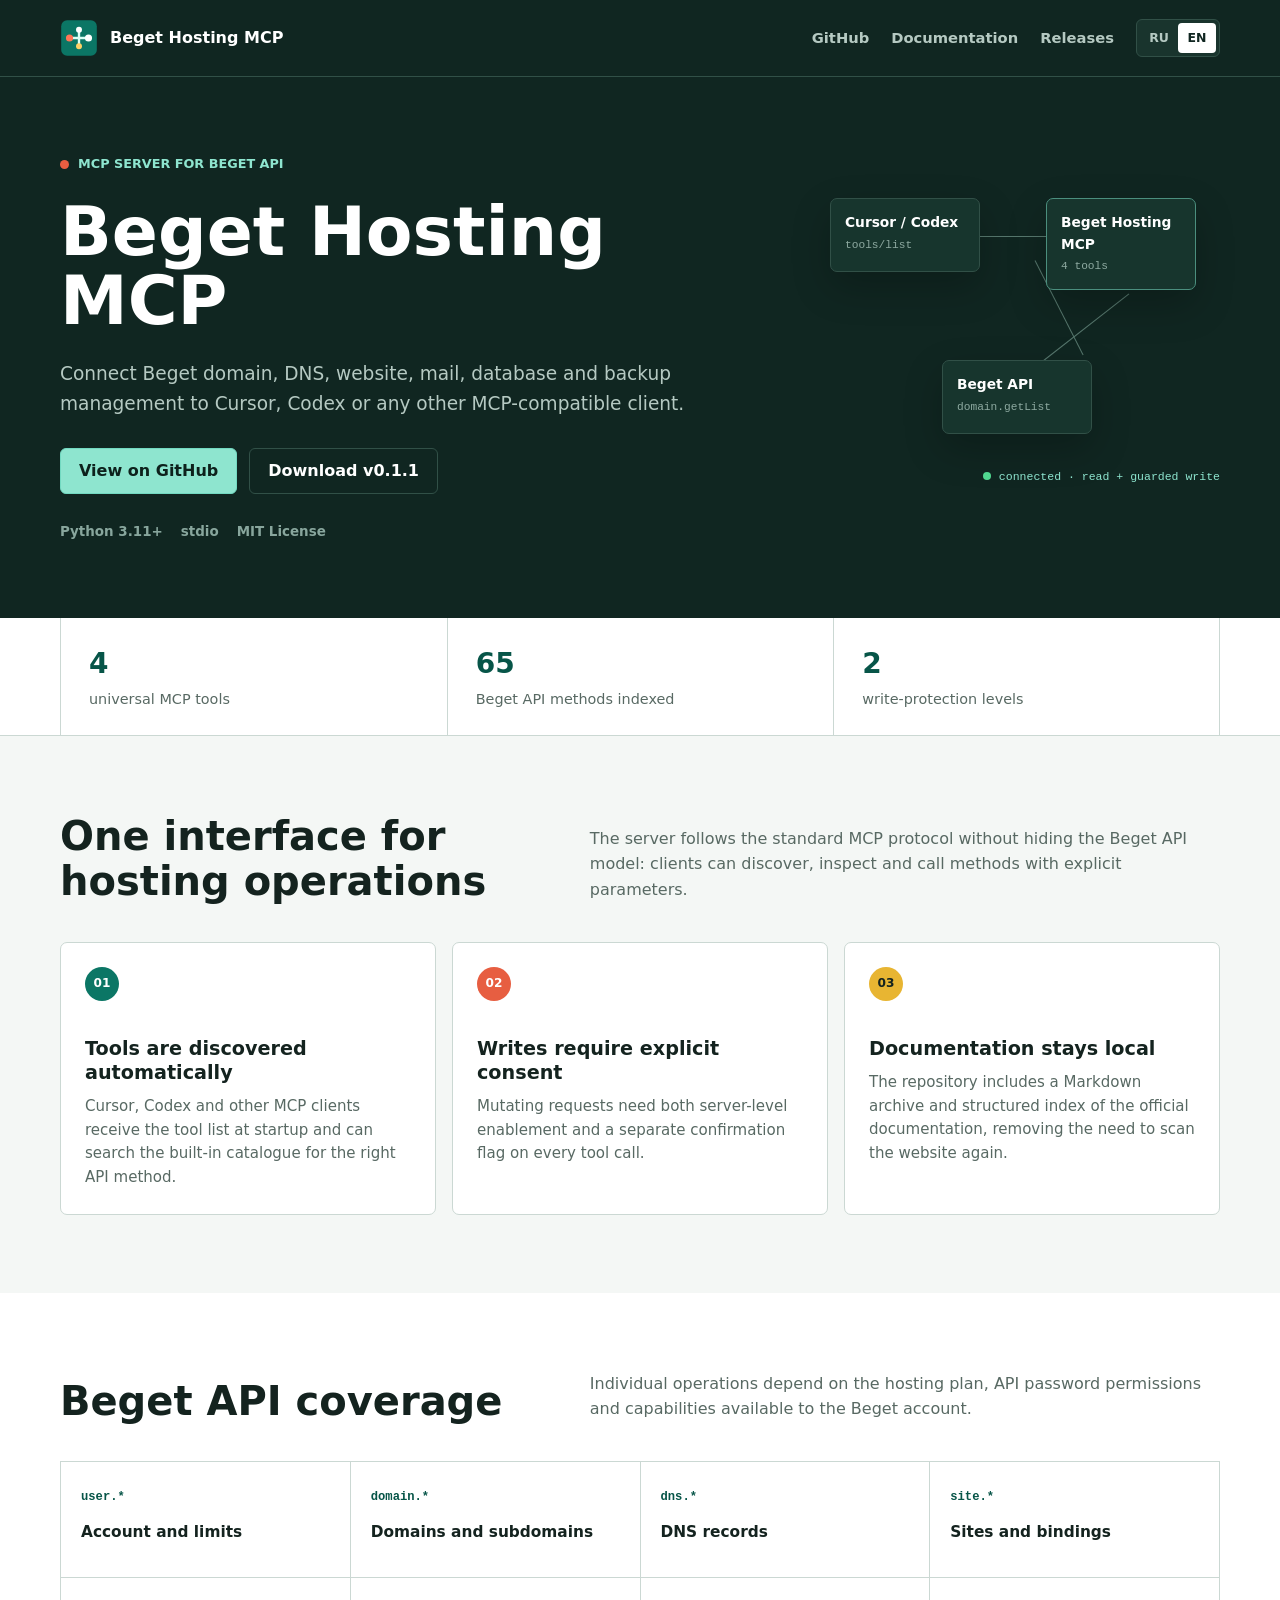
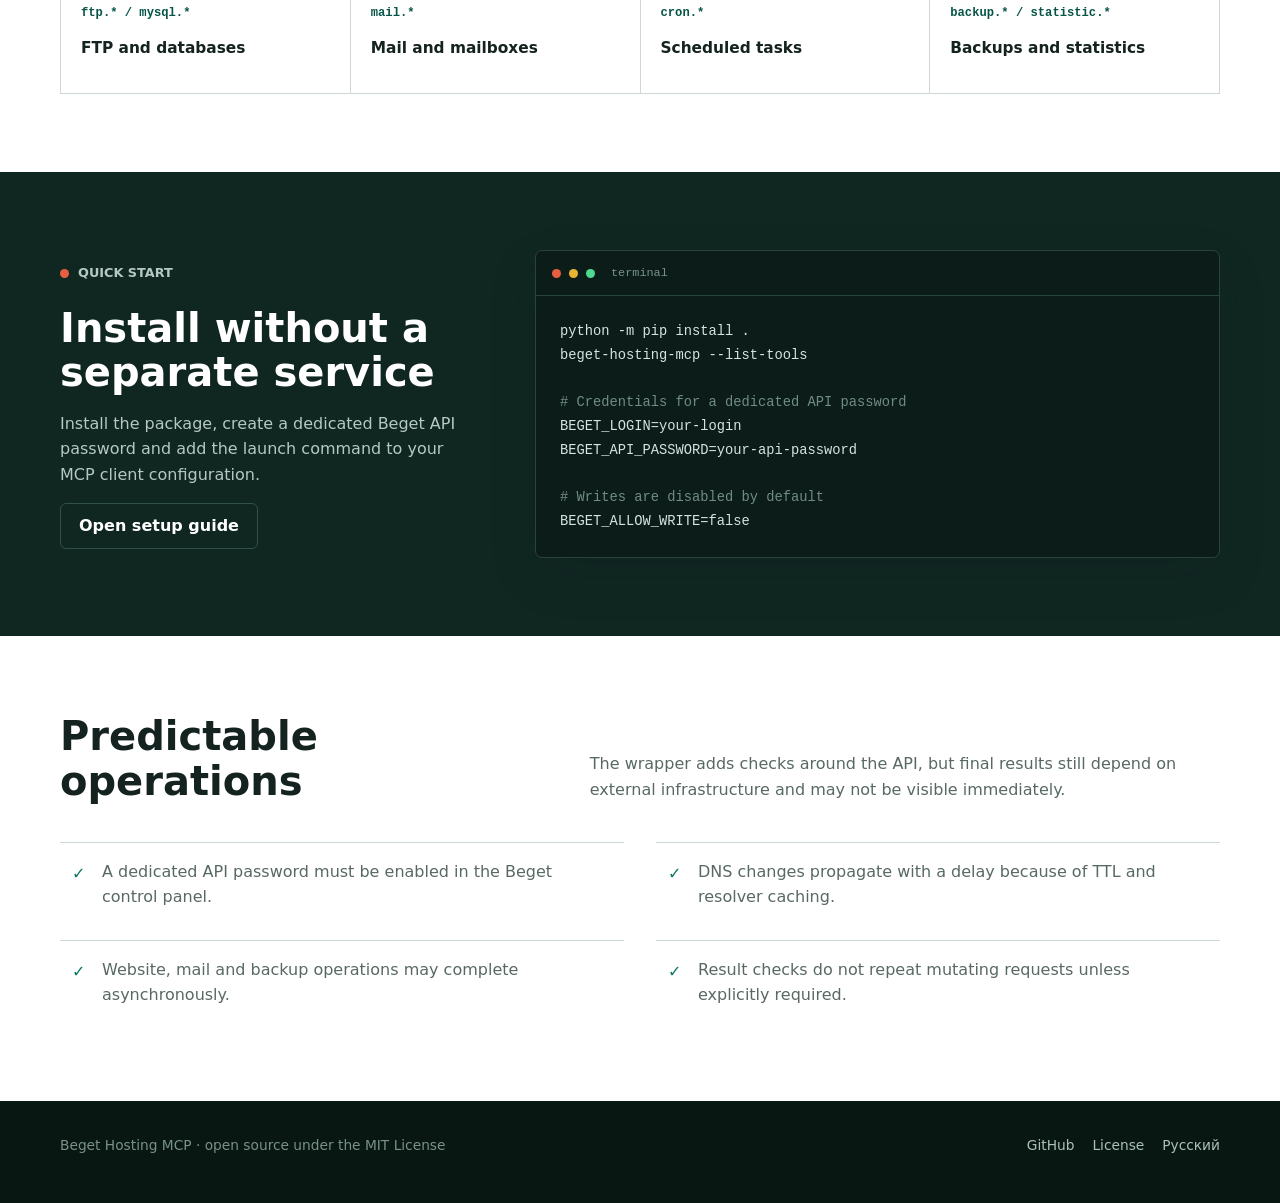
==== docs/en/index.html @ 7d66546e "Add bilingual GitHub Pages landing page" ====
<!doctype html>
<html lang="en">
  <head>
    <meta charset="utf-8">
    <meta name="viewport" content="width=device-width, initial-scale=1">
    <title>Beget Hosting MCP — Beget API, DNS and Domain Management</title>
    <meta name="description" content="Open-source MCP server for the Beget hosting API. Manage domains, DNS, sites, mail, MySQL, FTP, cron, backups and account data from Cursor, Codex and other MCP clients.">
    <meta name="keywords" content="Beget MCP, Beget API, Beget hosting API, MCP server, Model Context Protocol, DNS automation, domain management, Cursor MCP, Codex MCP">
    <meta name="robots" content="index, follow, max-image-preview:large">
    <meta name="theme-color" content="#102621">
    <link rel="canonical" href="https://belyaevad.github.io/beget-hosting-mcp/en/">
    <link rel="alternate" hreflang="ru" href="https://belyaevad.github.io/beget-hosting-mcp/">
    <link rel="alternate" hreflang="en" href="https://belyaevad.github.io/beget-hosting-mcp/en/">
    <link rel="alternate" hreflang="x-default" href="https://belyaevad.github.io/beget-hosting-mcp/">
    <link rel="sitemap" type="application/xml" href="https://belyaevad.github.io/beget-hosting-mcp/sitemap.xml">
    <link rel="icon" type="image/svg+xml" href="../assets/brand-mark.svg">
    <link rel="stylesheet" href="../assets/site.css">

    <meta property="og:type" content="website">
    <meta property="og:locale" content="en_US">
    <meta property="og:locale:alternate" content="ru_RU">
    <meta property="og:title" content="Beget Hosting MCP">
    <meta property="og:description" content="Manage domains, DNS and other Beget API capabilities through the standard MCP protocol.">
    <meta property="og:url" content="https://belyaevad.github.io/beget-hosting-mcp/en/">
    <meta property="og:site_name" content="Beget Hosting MCP">
    <meta property="og:image" content="https://belyaevad.github.io/beget-hosting-mcp/assets/og-card.png">
    <meta property="og:image:width" content="1200">
    <meta property="og:image:height" content="630">
    <meta property="og:image:alt" content="Beget Hosting MCP — Beget API automation server">
    <meta name="twitter:card" content="summary_large_image">
    <meta name="twitter:title" content="Beget Hosting MCP">
    <meta name="twitter:description" content="Open-source MCP server for Beget hosting API management.">
    <meta name="twitter:image" content="https://belyaevad.github.io/beget-hosting-mcp/assets/og-card.png">

    <script type="application/ld+json">
      {
        "@context": "https://schema.org",
        "@type": "SoftwareSourceCode",
        "name": "Beget Hosting MCP",
        "description": "Open-source MCP server for the official Beget hosting API.",
        "codeRepository": "https://github.com/BelyaevAD/beget-hosting-mcp",
        "url": "https://belyaevad.github.io/beget-hosting-mcp/en/",
        "license": "https://github.com/BelyaevAD/beget-hosting-mcp/blob/main/LICENSE",
        "programmingLanguage": "Python",
        "runtimePlatform": "Python 3.11+",
        "applicationCategory": "DeveloperApplication",
        "softwareVersion": "0.1.1",
        "inLanguage": "en",
        "keywords": "MCP, Model Context Protocol, Beget API, hosting automation, DNS, domains",
        "isAccessibleForFree": true
      }
    </script>
  </head>
  <body>
    <header class="site-header">
      <nav class="nav shell" aria-label="Main navigation">
        <a class="brand" href="../">
          <img src="../assets/brand-mark.svg" alt="" width="38" height="38">
          <span>Beget Hosting MCP</span>
        </a>
        <div class="nav-right">
          <div class="nav-links">
            <a href="https://github.com/BelyaevAD/beget-hosting-mcp">GitHub</a>
            <a href="https://github.com/BelyaevAD/beget-hosting-mcp/blob/main/docs/operator-guide.md">Documentation</a>
            <a href="https://github.com/BelyaevAD/beget-hosting-mcp/releases">Releases</a>
          </div>
          <div class="language-switch" aria-label="Choose language">
            <a href="../" lang="ru">RU</a>
            <a href="./" lang="en" aria-current="page">EN</a>
          </div>
        </div>
      </nav>
    </header>

    <main>
      <section class="hero-band">
        <div class="hero-inner shell">
          <div class="hero-copy">
            <p class="eyebrow">MCP server for Beget API</p>
            <h1>Beget Hosting MCP</h1>
            <p class="hero-lead">Connect Beget domain, DNS, website, mail, database and backup management to Cursor, Codex or any other MCP-compatible client.</p>
            <div class="hero-actions">
              <a class="button" href="https://github.com/BelyaevAD/beget-hosting-mcp">View on GitHub</a>
              <a class="button secondary" href="https://github.com/BelyaevAD/beget-hosting-mcp/releases/tag/v0.1.1">Download v0.1.1</a>
            </div>
            <div class="hero-meta" aria-label="Technical details">
              <span>Python 3.11+</span>
              <span>stdio</span>
              <span>MIT License</span>
            </div>
          </div>

          <div class="flow-scene" aria-label="MCP client to Beget API connection flow">
            <span class="flow-line one" aria-hidden="true"></span>
            <span class="flow-line two" aria-hidden="true"></span>
            <span class="flow-line three" aria-hidden="true"></span>
            <div class="flow-node client">
              <strong>Cursor / Codex</strong>
              <small>tools/list</small>
            </div>
            <div class="flow-node server">
              <strong>Beget Hosting MCP</strong>
              <small>4 tools</small>
            </div>
            <div class="flow-node api">
              <strong>Beget API</strong>
              <small>domain.getList</small>
            </div>
            <div class="flow-status">connected · read + guarded write</div>
          </div>
        </div>
      </section>

      <div class="stats-band">
        <div class="stats shell">
          <div class="stat"><strong>4</strong><span>universal MCP tools</span></div>
          <div class="stat"><strong>65</strong><span>Beget API methods indexed</span></div>
          <div class="stat"><strong>2</strong><span>write-protection levels</span></div>
        </div>
      </div>

      <section class="section">
        <div class="shell">
          <div class="section-heading">
            <h2>One interface for hosting operations</h2>
            <p>The server follows the standard MCP protocol without hiding the Beget API model: clients can discover, inspect and call methods with explicit parameters.</p>
          </div>
          <div class="feature-grid">
            <article class="feature">
              <span class="feature-number">01</span>
              <h3>Tools are discovered automatically</h3>
              <p>Cursor, Codex and other MCP clients receive the tool list at startup and can search the built-in catalogue for the right API method.</p>
            </article>
            <article class="feature">
              <span class="feature-number">02</span>
              <h3>Writes require explicit consent</h3>
              <p>Mutating requests need both server-level enablement and a separate confirmation flag on every tool call.</p>
            </article>
            <article class="feature">
              <span class="feature-number">03</span>
              <h3>Documentation stays local</h3>
              <p>The repository includes a Markdown archive and structured index of the official documentation, removing the need to scan the website again.</p>
            </article>
          </div>
        </div>
      </section>

      <section class="section white">
        <div class="shell">
          <div class="section-heading">
            <h2>Beget API coverage</h2>
            <p>Individual operations depend on the hosting plan, API password permissions and capabilities available to the Beget account.</p>
          </div>
          <div class="coverage" aria-label="Supported Beget API areas">
            <div class="coverage-item"><code>user.*</code><strong>Account and limits</strong></div>
            <div class="coverage-item"><code>domain.*</code><strong>Domains and subdomains</strong></div>
            <div class="coverage-item"><code>dns.*</code><strong>DNS records</strong></div>
            <div class="coverage-item"><code>site.*</code><strong>Sites and bindings</strong></div>
            <div class="coverage-item"><code>ftp.* / mysql.*</code><strong>FTP and databases</strong></div>
            <div class="coverage-item"><code>mail.*</code><strong>Mail and mailboxes</strong></div>
            <div class="coverage-item"><code>cron.*</code><strong>Scheduled tasks</strong></div>
            <div class="coverage-item"><code>backup.* / statistic.*</code><strong>Backups and statistics</strong></div>
          </div>
        </div>
      </section>

      <section class="section dark">
        <div class="quick-start shell">
          <div class="quick-copy">
            <p class="eyebrow">Quick start</p>
            <h2>Install without a separate service</h2>
            <p>Install the package, create a dedicated Beget API password and add the launch command to your MCP client configuration.</p>
            <a class="button secondary" href="https://github.com/BelyaevAD/beget-hosting-mcp#installation">Open setup guide</a>
          </div>
          <div class="code-window" aria-label="Installation commands">
            <div class="code-toolbar">
              <span class="window-dot"></span>
              <span class="window-dot yellow"></span>
              <span class="window-dot green"></span>
              <span>terminal</span>
            </div>
            <pre><code>python -m pip install .
beget-hosting-mcp --list-tools

<span class="code-comment"># Credentials for a dedicated API password</span>
BEGET_LOGIN=your-login
BEGET_API_PASSWORD=your-api-password

<span class="code-comment"># Writes are disabled by default</span>
BEGET_ALLOW_WRITE=false</code></pre>
          </div>
        </div>
      </section>

      <section class="section white">
        <div class="shell">
          <div class="section-heading">
            <h2>Predictable operations</h2>
            <p>The wrapper adds checks around the API, but final results still depend on external infrastructure and may not be visible immediately.</p>
          </div>
          <ul class="safety-list">
            <li>A dedicated API password must be enabled in the Beget control panel.</li>
            <li>DNS changes propagate with a delay because of TTL and resolver caching.</li>
            <li>Website, mail and backup operations may complete asynchronously.</li>
            <li>Result checks do not repeat mutating requests unless explicitly required.</li>
          </ul>
        </div>
      </section>
    </main>

    <footer class="site-footer">
      <div class="footer-inner shell">
        <p>Beget Hosting MCP · open source under the MIT License</p>
        <div class="footer-links">
          <a href="https://github.com/BelyaevAD/beget-hosting-mcp">GitHub</a>
          <a href="https://github.com/BelyaevAD/beget-hosting-mcp/blob/main/LICENSE">License</a>
          <a href="../" lang="ru">Русский</a>
        </div>
      </div>
    </footer>
  </body>
</html>
---- docs/assets/site.css ----
:root {
  color-scheme: light;
  --paper: #f4f7f5;
  --surface: #ffffff;
  --surface-soft: #eaf1ee;
  --ink: #14231f;
  --muted: #586963;
  --line: #cbd8d3;
  --brand: #0b7665;
  --brand-dark: #075548;
  --hero: #102621;
  --hero-line: #315047;
  --hero-muted: #b5c9c2;
  --coral: #e75e41;
  --yellow: #e8b532;
  --code: #0c1d19;
  --code-line: #29443b;
  --shadow: 0 18px 50px rgba(20, 35, 31, 0.12);
}

* {
  box-sizing: border-box;
}

html {
  scroll-behavior: smooth;
}

body {
  margin: 0;
  color: var(--ink);
  background: var(--paper);
  font-family: Inter, ui-sans-serif, system-ui, -apple-system, BlinkMacSystemFont, "Segoe UI", sans-serif;
  font-size: 16px;
  line-height: 1.58;
}

a {
  color: inherit;
}

img {
  display: block;
  max-width: 100%;
}

.shell {
  width: min(1160px, calc(100% - 48px));
  margin: 0 auto;
}

.site-header {
  position: relative;
  z-index: 10;
  color: #ffffff;
  background: var(--hero);
  border-bottom: 1px solid var(--hero-line);
}

.nav {
  display: flex;
  min-height: 76px;
  align-items: center;
  justify-content: space-between;
  gap: 28px;
}

.brand {
  display: inline-flex;
  align-items: center;
  gap: 12px;
  color: #ffffff;
  font-weight: 760;
  text-decoration: none;
}

.brand img {
  width: 38px;
  height: 38px;
}

.nav-right,
.nav-links,
.language-switch {
  display: flex;
  align-items: center;
}

.nav-right {
  gap: 22px;
}

.nav-links {
  gap: 22px;
}

.nav-links a {
  color: var(--hero-muted);
  font-size: 0.92rem;
  font-weight: 650;
  text-decoration: none;
}

.nav-links a:hover,
.nav-links a:focus-visible {
  color: #ffffff;
}

.language-switch {
  padding: 3px;
  border: 1px solid var(--hero-line);
  border-radius: 6px;
  background: #19342d;
}

.language-switch a {
  min-width: 38px;
  padding: 5px 9px;
  border-radius: 4px;
  color: var(--hero-muted);
  font-size: 0.78rem;
  font-weight: 760;
  text-align: center;
  text-decoration: none;
}

.language-switch a[aria-current="page"] {
  color: var(--hero);
  background: #ffffff;
}

.hero-band {
  position: relative;
  min-height: 500px;
  overflow: hidden;
  color: #ffffff;
  background: var(--hero);
}

.hero-inner {
  position: relative;
  min-height: 500px;
  padding: 74px 0 76px;
}

.hero-copy {
  position: relative;
  z-index: 2;
  max-width: 690px;
}

.eyebrow {
  display: inline-flex;
  align-items: center;
  gap: 9px;
  margin: 0 0 22px;
  color: #8ee5cf;
  font-size: 0.8rem;
  font-weight: 780;
  text-transform: uppercase;
}

.eyebrow::before {
  width: 9px;
  height: 9px;
  border-radius: 50%;
  background: var(--coral);
  content: "";
}

h1,
h2,
h3,
p {
  margin-top: 0;
}

h1 {
  max-width: 690px;
  margin-bottom: 24px;
  font-size: 4.25rem;
  line-height: 1.02;
  letter-spacing: 0;
}

.hero-lead {
  max-width: 650px;
  margin-bottom: 0;
  color: var(--hero-muted);
  font-size: 1.16rem;
}

.hero-actions {
  display: flex;
  flex-wrap: wrap;
  gap: 12px;
  margin-top: 30px;
}

.button {
  display: inline-flex;
  min-height: 46px;
  align-items: center;
  justify-content: center;
  padding: 0 18px;
  border: 1px solid #72d9c1;
  border-radius: 6px;
  color: #0d211c;
  background: #8ee5cf;
  font-weight: 760;
  text-decoration: none;
}

.button:hover,
.button:focus-visible {
  background: #b0f3e2;
}

.button.secondary {
  color: #ffffff;
  background: transparent;
  border-color: var(--hero-line);
}

.button.secondary:hover,
.button.secondary:focus-visible {
  border-color: #8ee5cf;
}

.hero-meta {
  display: flex;
  flex-wrap: wrap;
  gap: 18px;
  margin-top: 27px;
  color: #88a69d;
  font-size: 0.84rem;
  font-weight: 650;
}

.flow-scene {
  position: absolute;
  z-index: 1;
  top: 67px;
  right: 0;
  width: 390px;
  height: 350px;
  color: #ffffff;
}

.flow-line {
  position: absolute;
  height: 1px;
  background: #56776d;
  transform-origin: left center;
}

.flow-line.one {
  top: 92px;
  left: 83px;
  width: 133px;
}

.flow-line.two {
  top: 222px;
  left: 206px;
  width: 118px;
  transform: rotate(-38deg);
}

.flow-line.three {
  top: 116px;
  left: 205px;
  width: 106px;
  transform: rotate(63deg);
}

.flow-node {
  position: absolute;
  width: 150px;
  min-height: 74px;
  padding: 13px 14px;
  border: 1px solid var(--hero-line);
  border-radius: 7px;
  background: #17352d;
  box-shadow: 0 15px 38px rgba(0, 0, 0, 0.22);
}

.flow-node strong,
.flow-node small {
  display: block;
}

.flow-node strong {
  margin-bottom: 3px;
  font-size: 0.86rem;
}

.flow-node small {
  color: #8eaaa1;
  font-family: "Cascadia Mono", "SFMono-Regular", Consolas, monospace;
  font-size: 0.7rem;
}

.flow-node.client {
  top: 54px;
  left: 0;
}

.flow-node.server {
  top: 54px;
  right: 24px;
  border-color: #4b8f7e;
}

.flow-node.api {
  top: 216px;
  left: 112px;
}

.flow-status {
  position: absolute;
  right: 0;
  bottom: 8px;
  padding-left: 16px;
  color: #8ee5cf;
  font-family: "Cascadia Mono", "SFMono-Regular", Consolas, monospace;
  font-size: 0.72rem;
}

.flow-status::before {
  position: absolute;
  top: 4px;
  left: 0;
  width: 8px;
  height: 8px;
  border-radius: 50%;
  background: #50d890;
  content: "";
}

.stats-band {
  background: var(--surface);
  border-bottom: 1px solid var(--line);
}

.stats {
  display: grid;
  grid-template-columns: repeat(3, minmax(0, 1fr));
}

.stat {
  padding: 24px 28px;
  border-left: 1px solid var(--line);
}

.stat:last-child {
  border-right: 1px solid var(--line);
}

.stat strong,
.stat span {
  display: block;
}

.stat strong {
  margin-bottom: 2px;
  color: var(--brand-dark);
  font-size: 1.75rem;
}

.stat span {
  color: var(--muted);
  font-size: 0.9rem;
}

.section {
  padding: 78px 0;
}

.section.white {
  background: var(--surface);
}

.section.dark {
  color: #ffffff;
  background: var(--hero);
}

.section-heading {
  display: grid;
  grid-template-columns: minmax(0, 0.85fr) minmax(300px, 1.15fr);
  gap: 64px;
  align-items: end;
  margin-bottom: 38px;
}

.section-heading h2 {
  max-width: 580px;
  margin-bottom: 0;
  font-size: 2.5rem;
  line-height: 1.12;
  letter-spacing: 0;
}

.section-heading p {
  margin-bottom: 2px;
  color: var(--muted);
}

.dark .section-heading p {
  color: var(--hero-muted);
}

.feature-grid {
  display: grid;
  grid-template-columns: repeat(3, minmax(0, 1fr));
  gap: 16px;
}

.feature {
  min-height: 230px;
  padding: 24px;
  border: 1px solid var(--line);
  border-radius: 7px;
  background: var(--surface);
}

.feature-number {
  display: inline-flex;
  width: 34px;
  height: 34px;
  align-items: center;
  justify-content: center;
  margin-bottom: 36px;
  border-radius: 50%;
  color: #ffffff;
  background: var(--brand);
  font-size: 0.76rem;
  font-weight: 800;
}

.feature:nth-child(2) .feature-number {
  background: var(--coral);
}

.feature:nth-child(3) .feature-number {
  color: var(--ink);
  background: var(--yellow);
}

.feature h3 {
  margin-bottom: 10px;
  font-size: 1.2rem;
  line-height: 1.25;
}

.feature p {
  margin-bottom: 0;
  color: var(--muted);
  font-size: 0.94rem;
}

.coverage {
  display: grid;
  grid-template-columns: repeat(4, minmax(0, 1fr));
  border-top: 1px solid var(--line);
  border-left: 1px solid var(--line);
}

.coverage-item {
  min-height: 116px;
  padding: 20px;
  border-right: 1px solid var(--line);
  border-bottom: 1px solid var(--line);
  background: var(--surface);
}

.coverage-item code {
  color: var(--brand-dark);
  font-size: 0.76rem;
  font-weight: 750;
}

.coverage-item strong {
  display: block;
  margin-top: 12px;
  font-size: 0.96rem;
}

.quick-start {
  display: grid;
  grid-template-columns: minmax(280px, 0.75fr) minmax(0, 1.25fr);
  gap: 64px;
  align-items: center;
}

.quick-copy h2 {
  margin-bottom: 16px;
  font-size: 2.5rem;
  line-height: 1.12;
  letter-spacing: 0;
}

.quick-copy p {
  color: var(--hero-muted);
}

.code-window {
  overflow: hidden;
  border: 1px solid var(--code-line);
  border-radius: 7px;
  background: var(--code);
  box-shadow: var(--shadow);
}

.code-toolbar {
  display: flex;
  min-height: 45px;
  align-items: center;
  gap: 8px;
  padding: 0 16px;
  border-bottom: 1px solid var(--code-line);
  color: #78938a;
  font-family: "Cascadia Mono", "SFMono-Regular", Consolas, monospace;
  font-size: 0.74rem;
}

.window-dot {
  width: 9px;
  height: 9px;
  border-radius: 50%;
  background: var(--coral);
}

.window-dot.yellow {
  background: var(--yellow);
}

.window-dot.green {
  background: #50d890;
  margin-right: 8px;
}

pre,
code {
  font-family: "Cascadia Mono", "SFMono-Regular", Consolas, monospace;
}

pre {
  margin: 0;
  overflow-x: auto;
  padding: 24px;
  color: #d5e4df;
  font-size: 0.86rem;
  line-height: 1.72;
}

.code-comment {
  color: #708c83;
}

.safety-list {
  display: grid;
  grid-template-columns: repeat(2, minmax(0, 1fr));
  gap: 14px 32px;
  margin: 0;
  padding: 0;
  list-style: none;
}

.safety-list li {
  position: relative;
  padding: 16px 16px 16px 42px;
  border-top: 1px solid var(--line);
  color: var(--muted);
}

.safety-list li::before {
  position: absolute;
  top: 18px;
  left: 12px;
  color: var(--brand);
  font-weight: 850;
  content: "✓";
}

.site-footer {
  padding: 34px 0 46px;
  color: #799188;
  background: #091713;
}

.footer-inner {
  display: flex;
  align-items: center;
  justify-content: space-between;
  gap: 24px;
}

.footer-inner p {
  margin-bottom: 0;
  font-size: 0.86rem;
}

.footer-links {
  display: flex;
  gap: 18px;
}

.footer-links a {
  color: #aac1b9;
  font-size: 0.86rem;
  text-decoration: none;
}

.footer-links a:hover,
.footer-links a:focus-visible {
  color: #ffffff;
}

:focus-visible {
  outline: 3px solid #ffd166;
  outline-offset: 3px;
}

@media (max-width: 1040px) {
  h1 {
    max-width: 610px;
    font-size: 3.5rem;
  }

  .hero-copy {
    max-width: 600px;
  }

  .flow-scene {
    right: -120px;
  }

  .coverage {
    grid-template-columns: repeat(2, minmax(0, 1fr));
  }
}

@media (max-width: 820px) {
  .shell {
    width: min(100% - 32px, 720px);
  }

  .nav {
    min-height: 70px;
  }

  .nav-links {
    display: none;
  }

  .hero-inner,
  .hero-band {
    min-height: 520px;
  }

  .hero-inner {
    padding: 58px 0 64px;
  }

  h1 {
    max-width: 580px;
    font-size: 3.1rem;
  }

  .hero-copy {
    max-width: 620px;
  }

  .flow-scene {
    top: 180px;
    right: -190px;
    opacity: 0.3;
  }

  .section,
  .section.white {
    padding: 62px 0;
  }

  .section-heading,
  .quick-start {
    grid-template-columns: 1fr;
    gap: 26px;
  }

  .feature-grid {
    grid-template-columns: 1fr;
  }

  .feature {
    min-height: auto;
  }

  .feature-number {
    margin-bottom: 22px;
  }
}

@media (max-width: 620px) {
  .brand span {
    font-size: 0.9rem;
  }

  .nav-right {
    gap: 8px;
  }

  .hero-band,
  .hero-inner {
    min-height: 540px;
  }

  .hero-inner {
    padding-top: 50px;
  }

  h1 {
    font-size: 2.45rem;
    line-height: 1.04;
  }

  .hero-lead {
    font-size: 1rem;
  }

  .flow-scene {
    display: none;
  }

  .button {
    width: 100%;
  }

  .stats {
    grid-template-columns: 1fr;
  }

  .stat,
  .stat:last-child {
    padding: 18px 4px;
    border-right: 0;
    border-left: 0;
    border-bottom: 1px solid var(--line);
  }

  .stat:last-child {
    border-bottom: 0;
  }

  .section-heading h2,
  .quick-copy h2 {
    font-size: 2rem;
  }

  .coverage,
  .safety-list {
    grid-template-columns: 1fr;
  }

  .coverage {
    border-left: 0;
  }

  .coverage-item {
    padding-left: 0;
    padding-right: 0;
    border-right: 0;
  }

  pre {
    padding: 20px;
    font-size: 0.78rem;
  }

  .footer-inner {
    align-items: flex-start;
    flex-direction: column;
  }
}
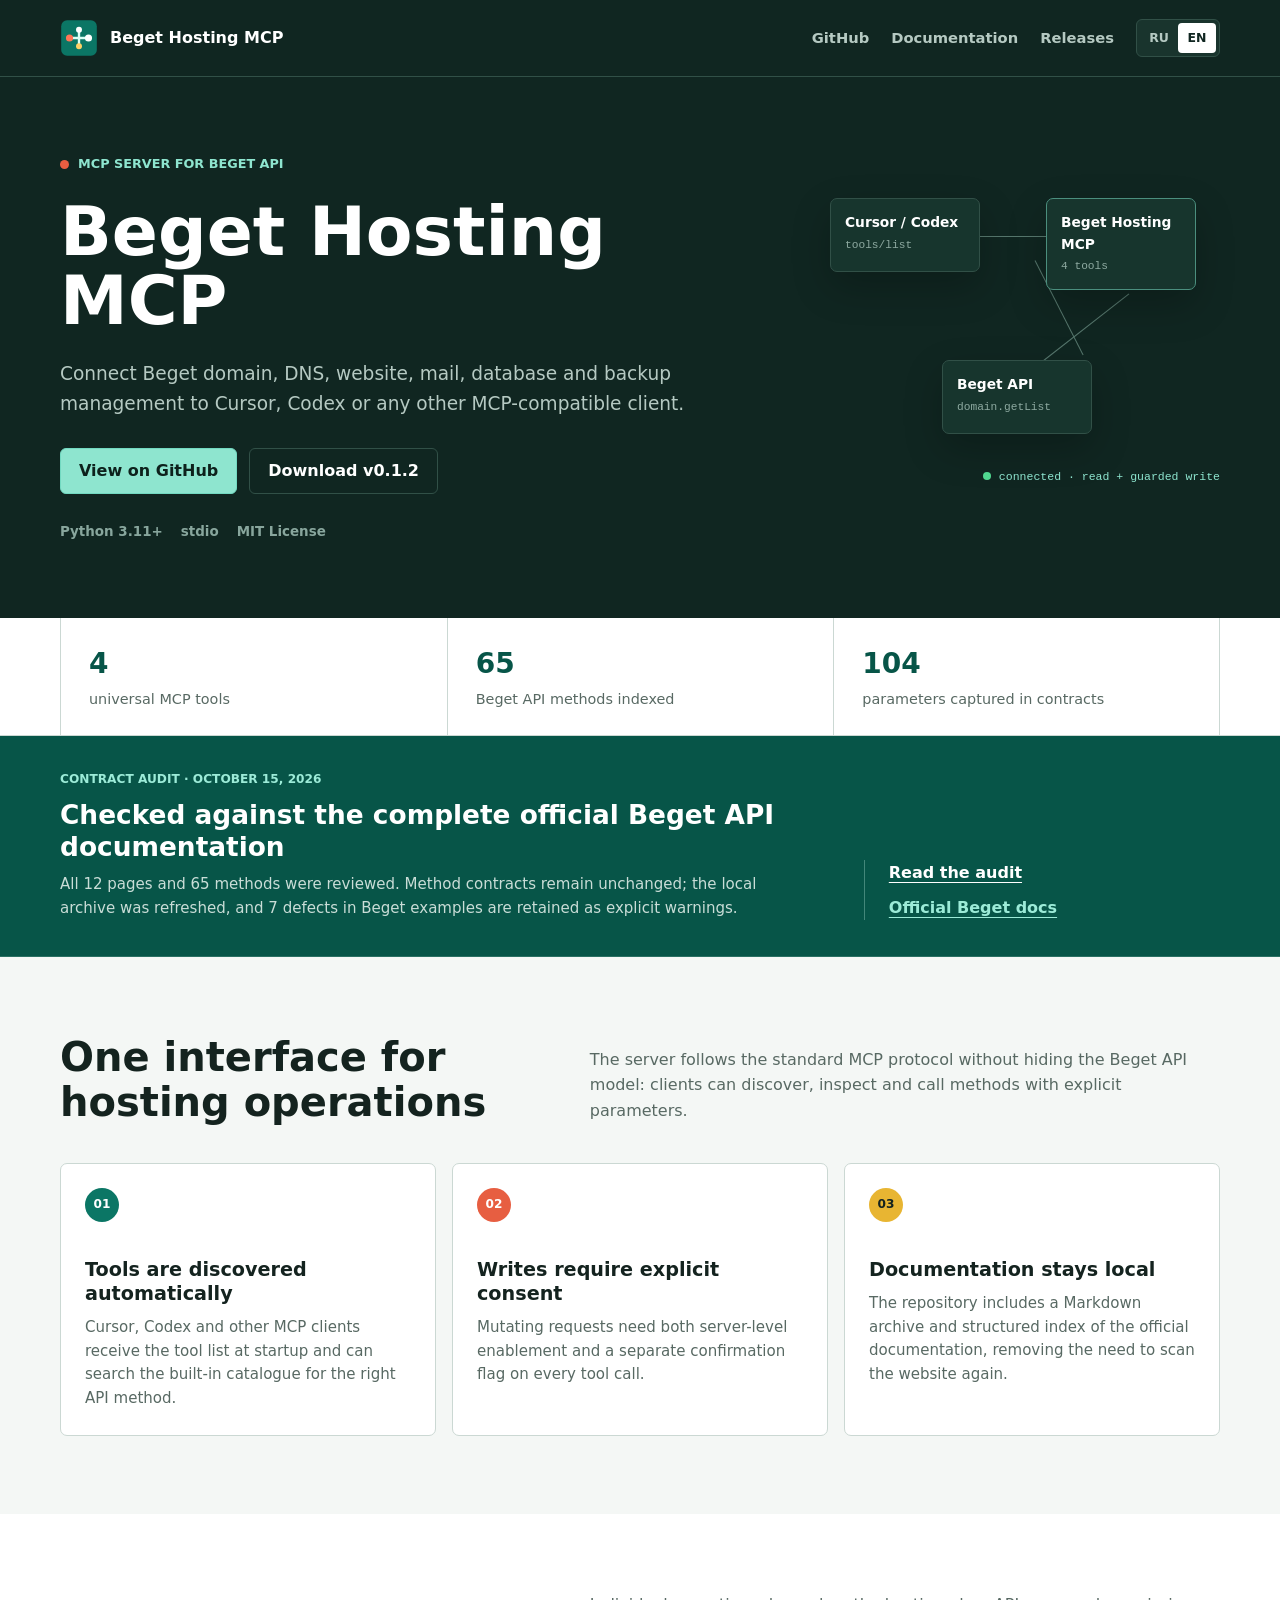
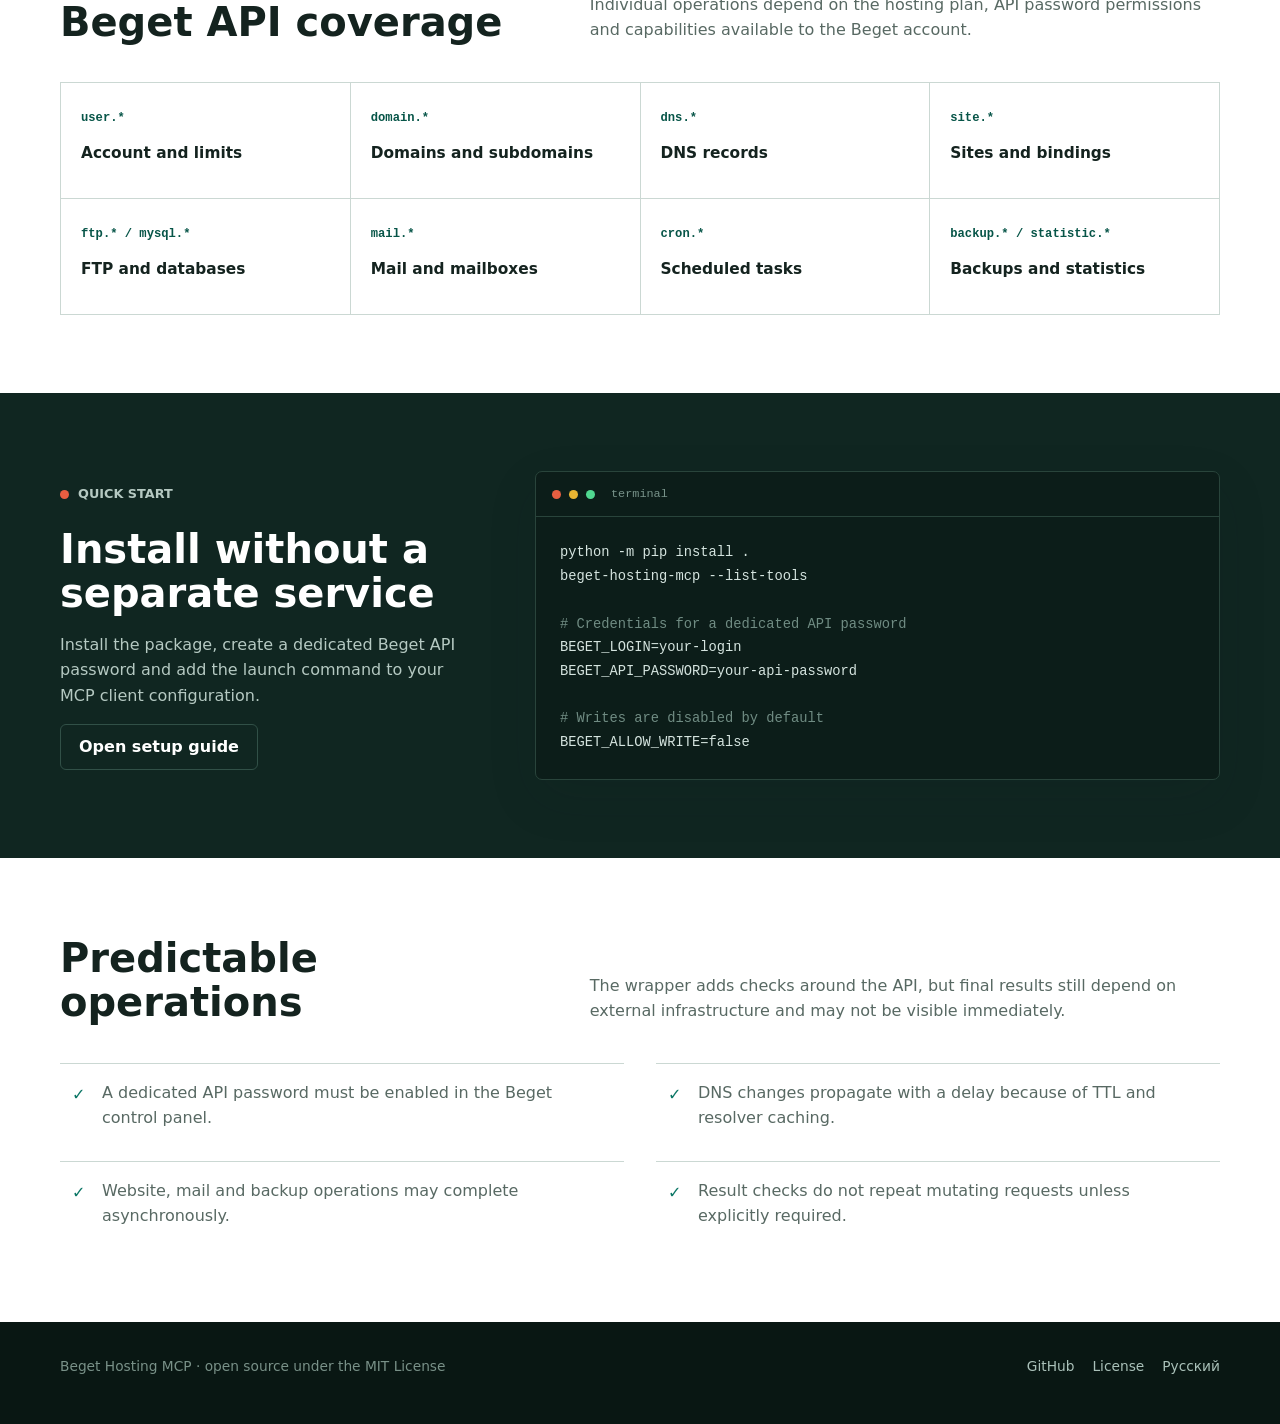
==== commit 9a5dbe29: "docs(site): publish v0.1.2 contract audit" ====
--- a/docs/en/index.html
+++ b/docs/en/index.html
@@ -44,7 +44,8 @@
         "programmingLanguage": "Python",
         "runtimePlatform": "Python 3.11+",
         "applicationCategory": "DeveloperApplication",
-        "softwareVersion": "0.1.1",
+        "softwareVersion": "0.1.2",
+        "dateModified": "2026-10-15",
         "inLanguage": "en",
         "keywords": "MCP, Model Context Protocol, Beget API, hosting automation, DNS, domains",
         "isAccessibleForFree": true
@@ -81,7 +82,7 @@
             <p class="hero-lead">Connect Beget domain, DNS, website, mail, database and backup management to Cursor, Codex or any other MCP-compatible client.</p>
             <div class="hero-actions">
               <a class="button" href="https://github.com/BelyaevAD/beget-hosting-mcp">View on GitHub</a>
-              <a class="button secondary" href="https://github.com/BelyaevAD/beget-hosting-mcp/releases/tag/v0.1.1">Download v0.1.1</a>
+              <a class="button secondary" href="https://github.com/BelyaevAD/beget-hosting-mcp/releases/tag/v0.1.2">Download v0.1.2</a>
             </div>
             <div class="hero-meta" aria-label="Technical details">
               <span>Python 3.11+</span>
@@ -115,9 +116,23 @@
         <div class="stats shell">
           <div class="stat"><strong>4</strong><span>universal MCP tools</span></div>
           <div class="stat"><strong>65</strong><span>Beget API methods indexed</span></div>
-          <div class="stat"><strong>2</strong><span>write-protection levels</span></div>
+          <div class="stat"><strong>104</strong><span>parameters captured in contracts</span></div>
         </div>
       </div>
+
+      <section class="audit-band" aria-labelledby="audit-title">
+        <div class="audit-inner shell">
+          <div class="audit-copy">
+            <p class="audit-kicker">Contract audit · October 15, 2026</p>
+            <h2 id="audit-title">Checked against the complete official Beget API documentation</h2>
+            <p>All 12 pages and 65 methods were reviewed. Method contracts remain unchanged; the local archive was refreshed, and 7 defects in Beget examples are retained as explicit warnings.</p>
+          </div>
+          <div class="audit-actions">
+            <a class="text-link" href="https://github.com/BelyaevAD/beget-hosting-mcp/blob/main/docs/contract-audit-2026-10-15.md">Read the audit</a>
+            <a class="text-link muted" href="https://beget.com/ru/kb/api/beget-api">Official Beget docs</a>
+          </div>
+        </div>
+      </section>
 
       <section class="section">
         <div class="shell">
--- a/docs/assets/site.css
+++ b/docs/assets/site.css
@@ -373,6 +373,64 @@
   font-size: 0.9rem;
 }
 
+.audit-band {
+  color: #ffffff;
+  background: var(--brand-dark);
+  border-bottom: 1px solid #2a7063;
+}
+
+.audit-inner {
+  display: grid;
+  grid-template-columns: minmax(0, 1.35fr) minmax(220px, 0.65fr);
+  gap: 64px;
+  align-items: end;
+  padding-top: 34px;
+  padding-bottom: 36px;
+}
+
+.audit-kicker {
+  margin-bottom: 10px;
+  color: #9cebd8;
+  font-size: 0.76rem;
+  font-weight: 780;
+  text-transform: uppercase;
+}
+
+.audit-copy h2 {
+  max-width: 760px;
+  margin-bottom: 10px;
+  font-size: 1.65rem;
+  line-height: 1.2;
+  letter-spacing: 0;
+}
+
+.audit-copy p:last-child {
+  max-width: 820px;
+  margin-bottom: 0;
+  color: #c9ddd7;
+  font-size: 0.94rem;
+}
+
+.audit-actions {
+  display: flex;
+  flex-direction: column;
+  align-items: flex-start;
+  gap: 10px;
+  padding-left: 24px;
+  border-left: 1px solid #43877a;
+}
+
+.text-link {
+  color: #ffffff;
+  font-weight: 750;
+  text-underline-offset: 4px;
+}
+
+.text-link.muted {
+  color: #9cebd8;
+  font-weight: 650;
+}
+
 .section {
   padding: 78px 0;
 }
@@ -685,9 +743,17 @@
   }
 
   .section-heading,
-  .quick-start {
+  .quick-start,
+  .audit-inner {
     grid-template-columns: 1fr;
     gap: 26px;
+  }
+
+  .audit-actions {
+    padding-top: 18px;
+    padding-left: 0;
+    border-top: 1px solid #43877a;
+    border-left: 0;
   }
 
   .feature-grid {
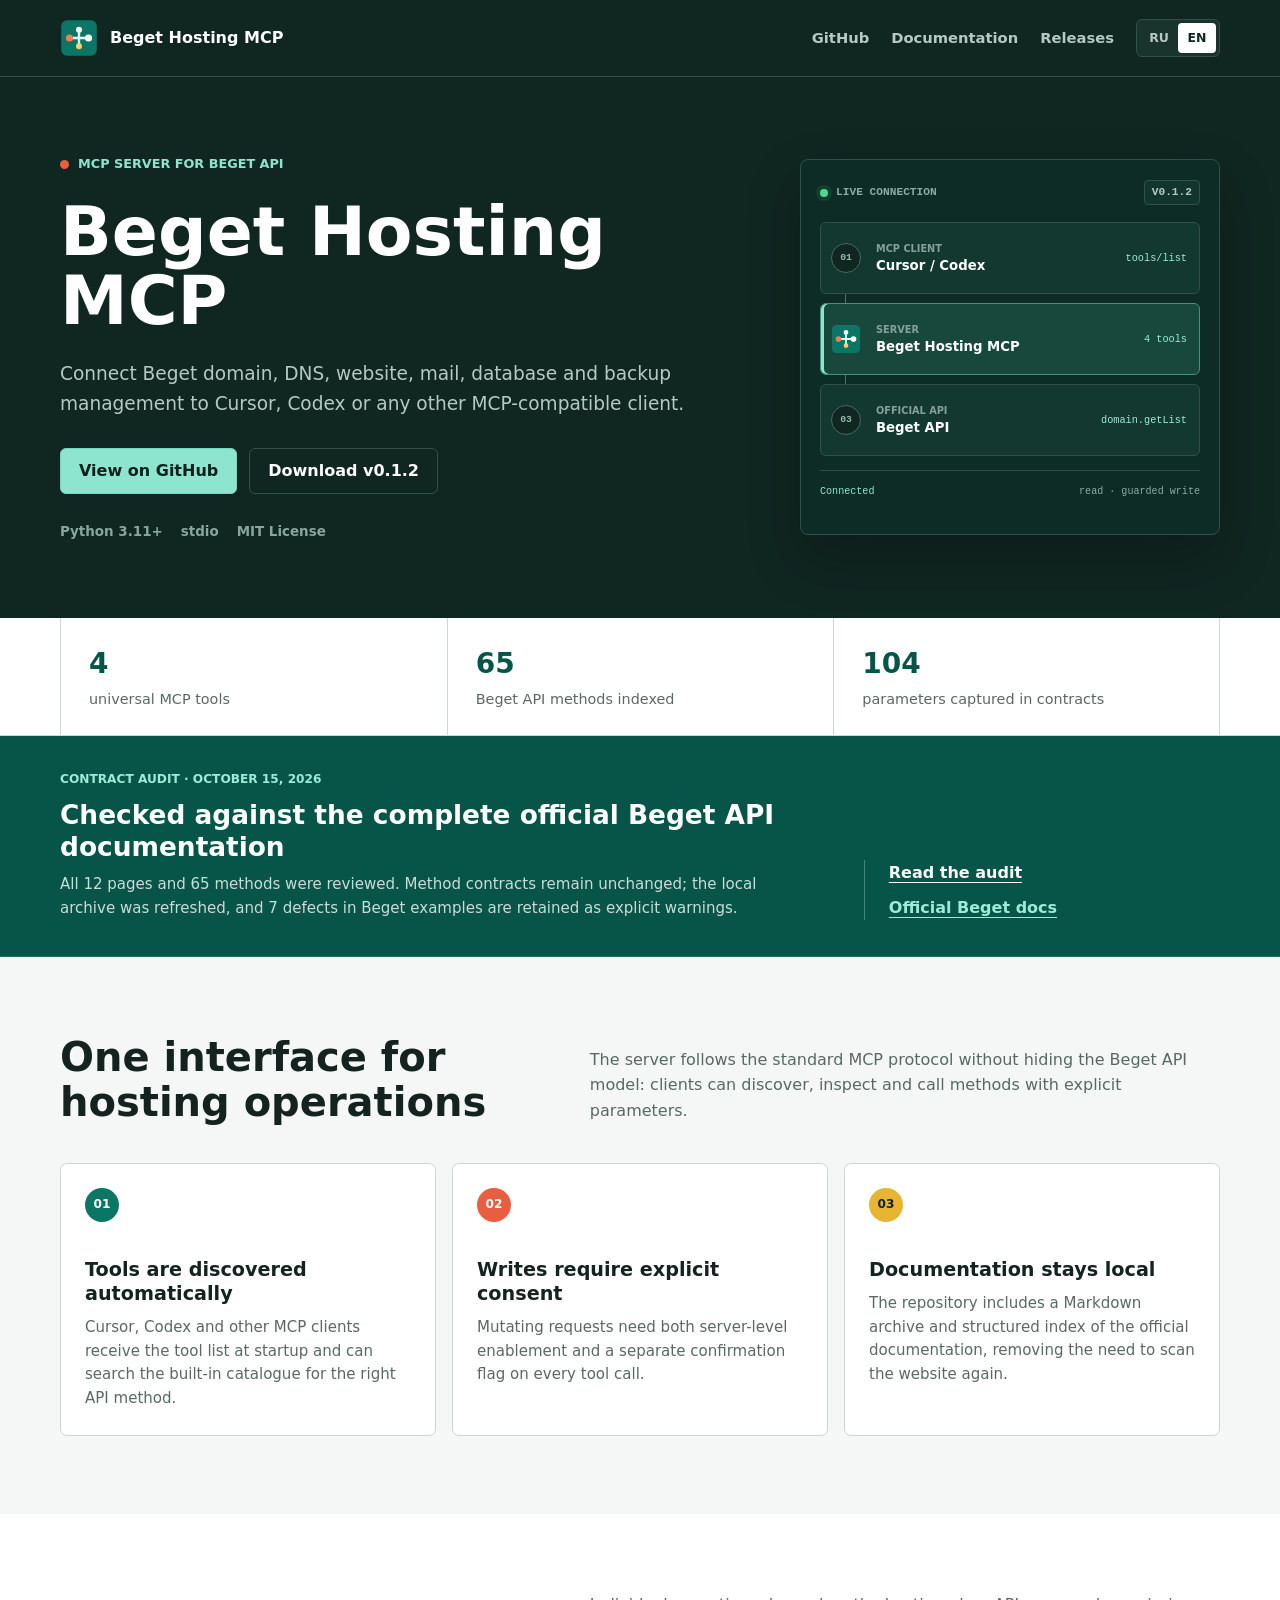
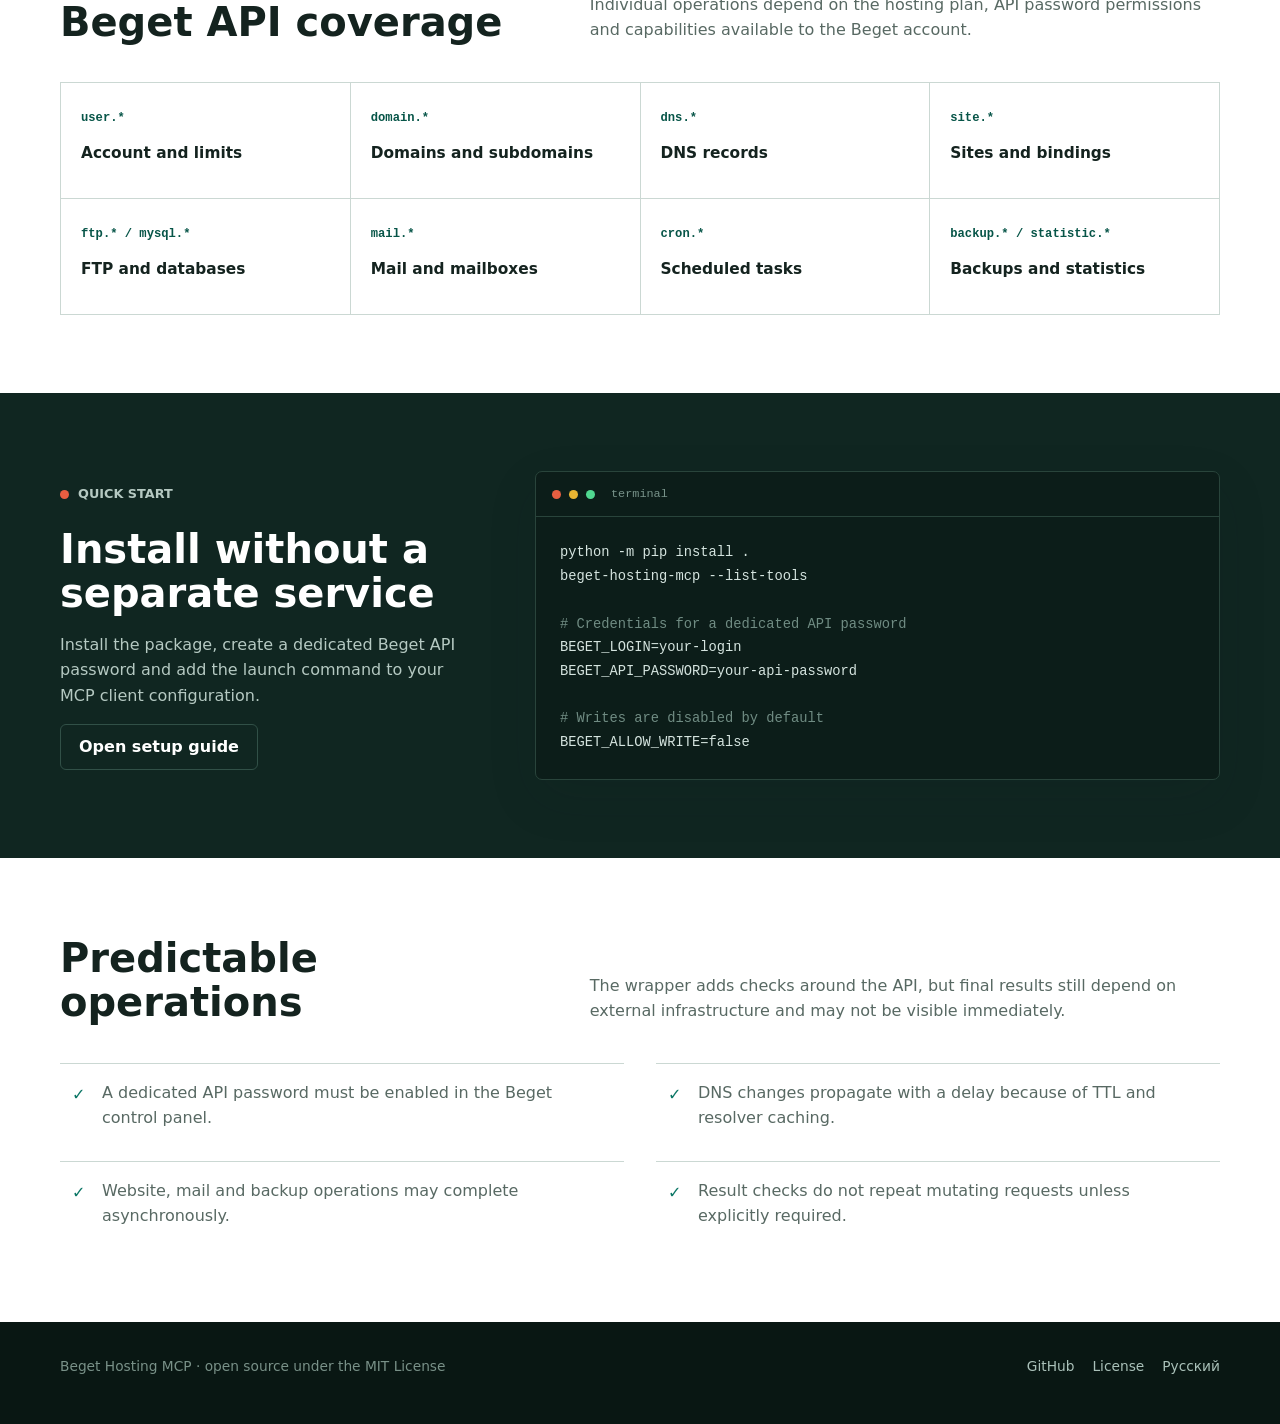
==== commit 33ff594d: "docs(site): refine desktop hero connection panel" ====
--- a/docs/en/index.html
+++ b/docs/en/index.html
@@ -92,22 +92,28 @@
           </div>
 
           <div class="flow-scene" aria-label="MCP client to Beget API connection flow">
-            <span class="flow-line one" aria-hidden="true"></span>
-            <span class="flow-line two" aria-hidden="true"></span>
-            <span class="flow-line three" aria-hidden="true"></span>
-            <div class="flow-node client">
-              <strong>Cursor / Codex</strong>
-              <small>tools/list</small>
-            </div>
-            <div class="flow-node server">
-              <strong>Beget Hosting MCP</strong>
-              <small>4 tools</small>
-            </div>
-            <div class="flow-node api">
-              <strong>Beget API</strong>
-              <small>domain.getList</small>
-            </div>
-            <div class="flow-status">connected · read + guarded write</div>
+            <div class="flow-header">
+              <span class="flow-live">Live connection</span>
+              <span class="flow-version">v0.1.2</span>
+            </div>
+            <div class="flow-stack">
+              <div class="flow-node client">
+                <span class="flow-index" aria-hidden="true">01</span>
+                <span class="flow-node-copy"><small>MCP client</small><strong>Cursor / Codex</strong></span>
+                <code>tools/list</code>
+              </div>
+              <div class="flow-node server">
+                <img class="flow-node-icon" src="../assets/brand-mark.svg" alt="" width="32" height="32">
+                <span class="flow-node-copy"><small>Server</small><strong>Beget Hosting MCP</strong></span>
+                <code>4 tools</code>
+              </div>
+              <div class="flow-node api">
+                <span class="flow-index" aria-hidden="true">03</span>
+                <span class="flow-node-copy"><small>Official API</small><strong>Beget API</strong></span>
+                <code>domain.getList</code>
+              </div>
+            </div>
+            <div class="flow-status"><span>Connected</span><span>read · guarded write</span></div>
           </div>
         </div>
       </section>
--- a/docs/assets/site.css
+++ b/docs/assets/site.css
@@ -138,7 +138,10 @@
 }
 
 .hero-inner {
-  position: relative;
+  display: grid;
+  grid-template-columns: minmax(0, 1fr) 420px;
+  gap: 48px;
+  align-items: center;
   min-height: 500px;
   padding: 74px 0 76px;
 }
@@ -238,104 +241,159 @@
 }
 
 .flow-scene {
-  position: absolute;
-  z-index: 1;
-  top: 67px;
-  right: 0;
-  width: 390px;
-  height: 350px;
-  color: #ffffff;
-}
-
-.flow-line {
-  position: absolute;
-  height: 1px;
-  background: #56776d;
-  transform-origin: left center;
-}
-
-.flow-line.one {
-  top: 92px;
-  left: 83px;
-  width: 133px;
-}
-
-.flow-line.two {
-  top: 222px;
-  left: 206px;
-  width: 118px;
-  transform: rotate(-38deg);
-}
-
-.flow-line.three {
-  top: 116px;
-  left: 205px;
-  width: 106px;
-  transform: rotate(63deg);
-}
-
-.flow-node {
-  position: absolute;
-  width: 150px;
-  min-height: 74px;
-  padding: 13px 14px;
-  border: 1px solid var(--hero-line);
-  border-radius: 7px;
-  background: #17352d;
-  box-shadow: 0 15px 38px rgba(0, 0, 0, 0.22);
-}
-
-.flow-node strong,
-.flow-node small {
-  display: block;
-}
-
-.flow-node strong {
-  margin-bottom: 3px;
-  font-size: 0.86rem;
-}
-
-.flow-node small {
+  width: 420px;
+  min-height: 376px;
+  padding: 19px;
+  border: 1px solid #315047;
+  border-radius: 8px;
+  color: #ffffff;
+  background: #0d2c25;
+  box-shadow: 0 24px 54px rgba(0, 0, 0, 0.22);
+}
+
+.flow-header,
+.flow-status {
+  display: flex;
+  align-items: center;
+  justify-content: space-between;
+  gap: 16px;
+}
+
+.flow-header {
+  min-height: 28px;
+  margin-bottom: 15px;
   color: #8eaaa1;
   font-family: "Cascadia Mono", "SFMono-Regular", Consolas, monospace;
   font-size: 0.7rem;
-}
-
-.flow-node.client {
-  top: 54px;
-  left: 0;
-}
-
-.flow-node.server {
-  top: 54px;
-  right: 24px;
-  border-color: #4b8f7e;
-}
-
-.flow-node.api {
-  top: 216px;
-  left: 112px;
-}
-
-.flow-status {
-  position: absolute;
-  right: 0;
-  bottom: 8px;
-  padding-left: 16px;
-  color: #8ee5cf;
-  font-family: "Cascadia Mono", "SFMono-Regular", Consolas, monospace;
-  font-size: 0.72rem;
-}
-
-.flow-status::before {
-  position: absolute;
-  top: 4px;
-  left: 0;
+  font-weight: 700;
+  text-transform: uppercase;
+}
+
+.flow-live {
+  display: inline-flex;
+  align-items: center;
+  gap: 8px;
+}
+
+.flow-live::before {
   width: 8px;
   height: 8px;
   border-radius: 50%;
   background: #50d890;
+  box-shadow: 0 0 0 4px rgba(80, 216, 144, 0.1);
   content: "";
+}
+
+.flow-version {
+  padding: 3px 7px;
+  border: 1px solid #315047;
+  border-radius: 4px;
+  color: #b5c9c2;
+  background: #12362d;
+}
+
+.flow-stack {
+  position: relative;
+  display: grid;
+  gap: 9px;
+}
+
+.flow-stack::before {
+  position: absolute;
+  z-index: 0;
+  top: 34px;
+  bottom: 34px;
+  left: 25px;
+  width: 1px;
+  background: #4b7468;
+  content: "";
+}
+
+.flow-node {
+  position: relative;
+  z-index: 1;
+  display: grid;
+  grid-template-columns: 38px minmax(0, 1fr) auto;
+  gap: 10px;
+  min-height: 72px;
+  align-items: center;
+  padding: 10px 12px 10px 7px;
+  border: 1px solid var(--hero-line);
+  border-radius: 6px;
+  background: #13382f;
+}
+
+.flow-index,
+.flow-node-icon {
+  position: relative;
+  z-index: 2;
+  width: 30px;
+  height: 30px;
+  margin-left: 3px;
+}
+
+.flow-index {
+  display: inline-flex;
+  align-items: center;
+  justify-content: center;
+  border: 1px solid #456c61;
+  border-radius: 50%;
+  color: #9bb8af;
+  background: var(--hero);
+  font-family: "Cascadia Mono", "SFMono-Regular", Consolas, monospace;
+  font-size: 0.61rem;
+  font-weight: 750;
+}
+
+.flow-node-icon {
+  border-radius: 6px;
+}
+
+.flow-node-copy,
+.flow-node-copy strong,
+.flow-node-copy small {
+  display: block;
+}
+
+.flow-node-copy small {
+  margin-bottom: 1px;
+  color: #84a198;
+  font-size: 0.61rem;
+  font-weight: 720;
+  text-transform: uppercase;
+}
+
+.flow-node-copy strong {
+  font-size: 0.83rem;
+  line-height: 1.2;
+}
+
+.flow-node code {
+  color: #9cebd8;
+  font-family: "Cascadia Mono", "SFMono-Regular", Consolas, monospace;
+  font-size: 0.64rem;
+  text-align: right;
+}
+
+.flow-node.server {
+  border-color: #4b8f7e;
+  background: #18483c;
+  box-shadow: inset 3px 0 0 #8ee5cf;
+}
+
+.flow-status {
+  min-height: 31px;
+  margin-top: 14px;
+  padding-top: 13px;
+  border-top: 1px solid #315047;
+  color: #8ee5cf;
+  font-family: "Cascadia Mono", "SFMono-Regular", Consolas, monospace;
+  font-size: 0.63rem;
+}
+
+.flow-status span:last-child {
+  color: #8eaaa1;
+  text-align: right;
 }
 
 .stats-band {
@@ -687,12 +745,17 @@
     font-size: 3.5rem;
   }
 
+  .hero-inner {
+    grid-template-columns: minmax(0, 1fr) 370px;
+    gap: 32px;
+  }
+
   .hero-copy {
     max-width: 600px;
   }
 
   .flow-scene {
-    right: -120px;
+    width: 370px;
   }
 
   .coverage {
@@ -719,6 +782,7 @@
   }
 
   .hero-inner {
+    display: block;
     padding: 58px 0 64px;
   }
 
@@ -732,9 +796,7 @@
   }
 
   .flow-scene {
-    top: 180px;
-    right: -190px;
-    opacity: 0.3;
+    display: none;
   }
 
   .section,
